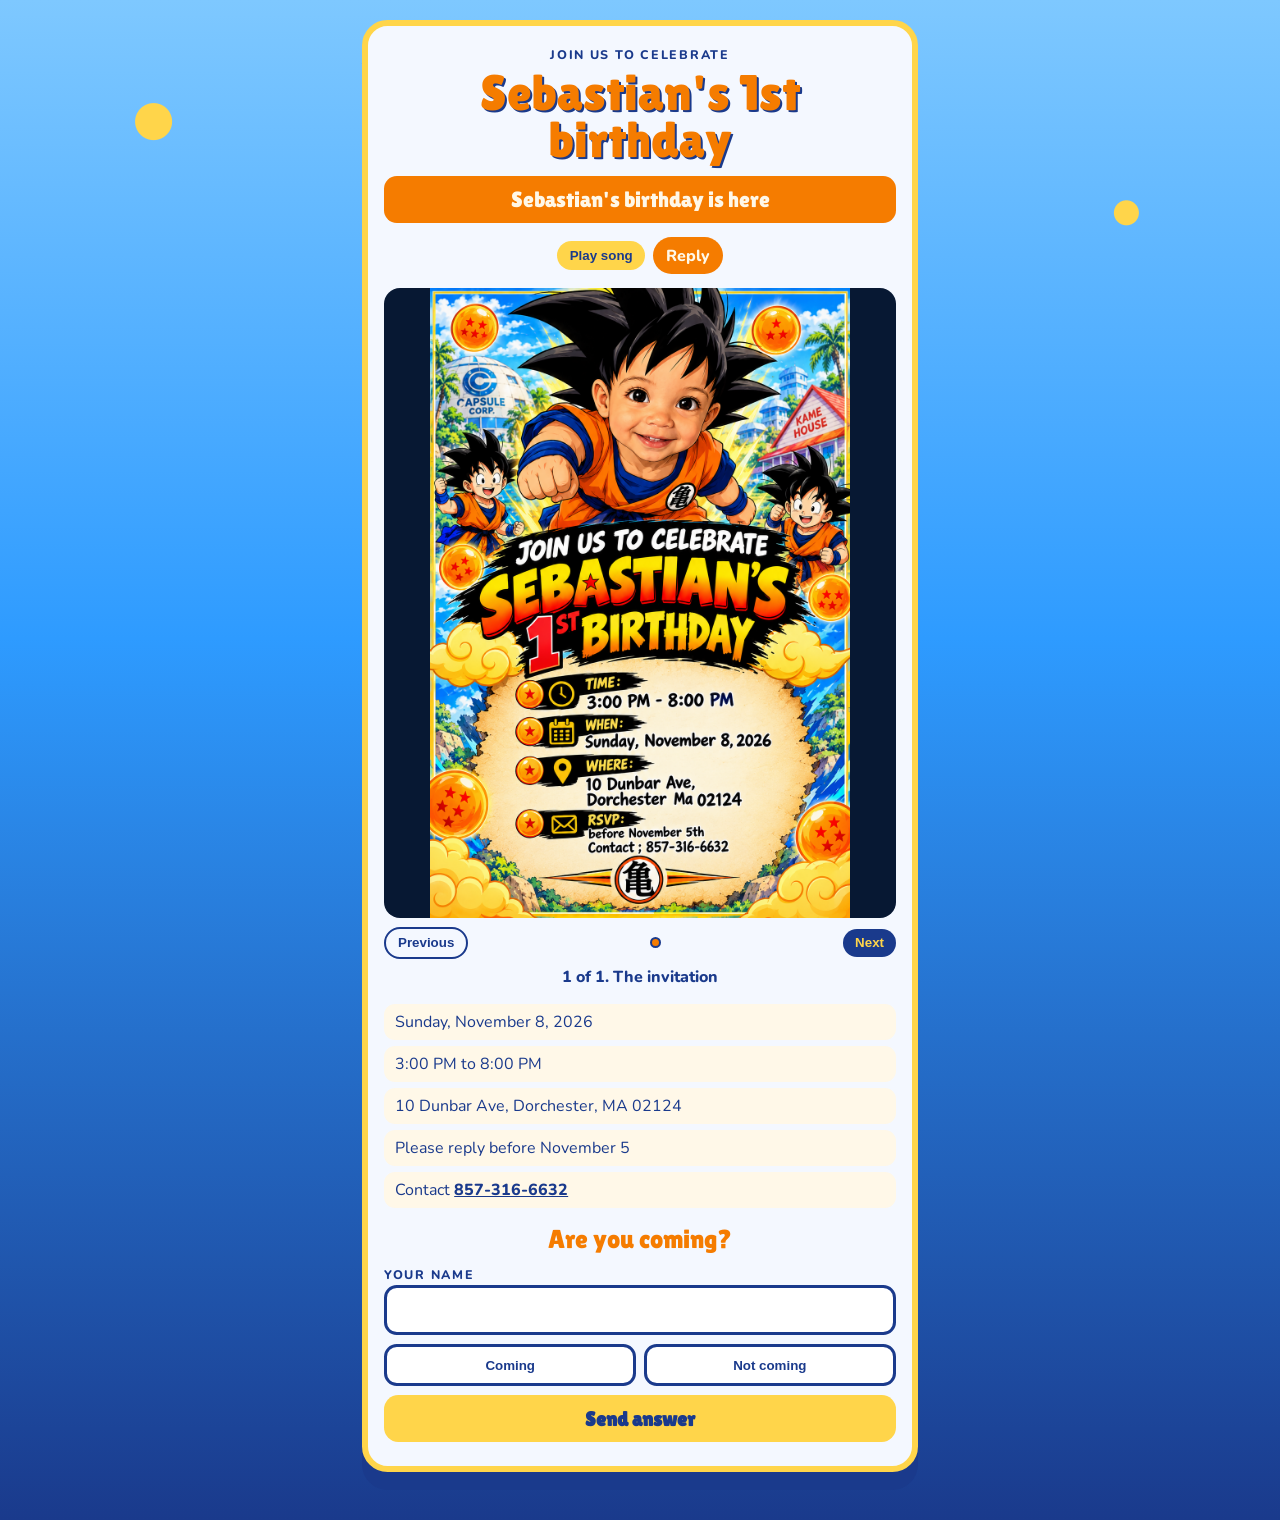
==== index.html @ 1d64e8cd "Add Sebastian's birthday invite." ====
<!DOCTYPE html>
<html lang="en">
  <head>
    <meta charset="utf-8" />
    <meta name="viewport" content="width=device-width, initial-scale=1" />
    <title>Sebastian's 1st Birthday</title>
    <meta
      name="description"
      content="Sunday, November 8, 2026, from 3:00 PM to 8:00 PM at 10 Dunbar Ave, Dorchester, MA."
    />
    <link rel="icon" href="invitation.png" />
    <link rel="stylesheet" href="https://fonts.googleapis.com/css2?family=Lilita+One&family=Nunito:wght@700;800&display=swap" />
    <link rel="stylesheet" href="party.css" />
  </head>
  <body>
    <main class="party">
      <audio id="song" src="dame-hombro.mp3" loop preload="auto"></audio>
      <div class="party-card">
        <p class="party-kicker">Join us to celebrate</p>
        <h1>Sebastian's 1st birthday</h1>
        <div id="countdown" class="party-count" aria-live="polite">
          <div><strong>0</strong><span>Days</span></div>
          <div><strong>0</strong><span>Hours</span></div>
          <div><strong>0</strong><span>Minutes</span></div>
          <div><strong>0</strong><span>Seconds</span></div>
        </div>
        <div class="party-tools">
          <button type="button" class="party-sound" id="sound">Play song</button>
          <a class="party-jump" href="#reply">Reply</a>
        </div>
        <div class="party-show">
          <div class="party-frame">
            <img id="slide" src="invitation.png" alt="The invitation" />
          </div>
          <div class="party-nav">
            <button type="button" class="party-prev" id="prev">Previous</button>
            <div class="party-dots" id="dots"></div>
            <button type="button" class="party-next" id="next">Next</button>
          </div>
          <p class="party-label" id="slide-label">1 of 1. The invitation</p>
        </div>
        <ul class="party-facts">
          <li>Sunday, November 8, 2026</li>
          <li>3:00 PM to 8:00 PM</li>
          <li>10 Dunbar Ave, Dorchester, MA 02124</li>
          <li>Please reply before November 5</li>
          <li>Contact <a href="tel:8573166632">857-316-6632</a></li>
        </ul>
        <form class="party-reply" id="reply">
          <h2>Are you coming?</h2>
          <label class="party-kicker" for="guest-name">Your name</label>
          <input id="guest-name" class="party-name" name="name" autocomplete="name" maxlength="60" required />
          <div class="party-choices">
            <button type="button" class="party-yes" id="yes" aria-pressed="false">Coming</button>
            <button type="button" class="party-no" id="no" aria-pressed="false">Not coming</button>
          </div>
          <p class="party-error" id="error" hidden></p>
          <button type="submit" class="party-send" id="send">Send answer</button>
        </form>
      </div>
    </main>
    <script src="store.js"></script>
    <script src="invite.js"></script>
  </body>
</html>
---- party.css ----
body {
  margin: 0;
  min-height: 100dvh;
  background:
    radial-gradient(circle at 12% 8%, #ffd54a 0 18px, transparent 19px),
    radial-gradient(circle at 88% 14%, #ffd54a 0 12px, transparent 13px),
    linear-gradient(180deg, #7ec8ff 0%, #2e9bff 42%, #1a3a8c 100%);
  color: #1a3a8c;
  font-family: Nunito, "Trebuchet MS", sans-serif;
}

.party {
  padding: 1.25rem 1rem 3rem;
}

.party-card,
.family-card {
  max-width: 32rem;
  margin: 0 auto;
  background: #f4f8ff;
  border: 6px solid #ffd54a;
  border-radius: 1.6rem;
  box-shadow: 0 18px 0 #1a3a8c;
  padding: 1.25rem 1rem 1.5rem;
}

.party-kicker {
  margin: 0;
  text-align: center;
  letter-spacing: 0.14em;
  text-transform: uppercase;
  font-weight: 800;
  font-size: 0.78rem;
}

h1 {
  margin: 0.35rem 0 0.8rem;
  text-align: center;
  font-family: "Lilita One", "Arial Black", sans-serif;
  font-size: clamp(2rem, 8vw, 3.1rem);
  font-weight: 400;
  line-height: 0.95;
  color: #f57c00;
  text-shadow: 2px 2px 0 #1a3a8c;
}

.party-count {
  display: grid;
  grid-template-columns: repeat(4, 1fr);
  gap: 0.45rem;
  margin: 0 0 0.9rem;
}

.party-count div {
  background: #1a3a8c;
  color: #ffd54a;
  border-radius: 0.8rem;
  text-align: center;
  padding: 0.45rem 0.2rem 0.35rem;
}

.party-count strong {
  display: block;
  font-family: "Lilita One", "Arial Black", sans-serif;
  font-size: 1.55rem;
  font-weight: 400;
  line-height: 1;
}

.party-count span {
  font-size: 0.68rem;
  letter-spacing: 0.06em;
  text-transform: uppercase;
}

.party-here {
  margin: 0 0 0.9rem;
  text-align: center;
  background: #f57c00;
  color: #fff8e8;
  border-radius: 0.8rem;
  padding: 0.7rem;
  font-family: "Lilita One", "Arial Black", sans-serif;
  font-size: 1.35rem;
}

.party-tools,
.party-nav {
  display: flex;
  align-items: center;
  justify-content: center;
  gap: 0.5rem;
}

.party-tools {
  margin-bottom: 0.9rem;
}

.party-sound,
.party-jump,
.party-prev,
.party-next,
.party-yes,
.party-no,
.party-send {
  font-weight: 800;
  cursor: pointer;
}

.party-sound,
.party-jump {
  border: 0;
  text-decoration: none;
  border-radius: 999px;
  padding: 0.45rem 0.8rem;
}

.party-sound {
  background: #ffd54a;
  color: #1a3a8c;
}

.party-jump {
  background: #f57c00;
  color: #fff8e8;
}

.party-frame {
  background: #1a3a8c;
  border-radius: 1rem;
  overflow: hidden;
  min-height: 16rem;
}

.party-frame img,
.party-frame video {
  width: 100%;
  height: auto;
  display: block;
  max-height: 70dvh;
  object-fit: contain;
  background: #071833;
}

.party-nav {
  justify-content: space-between;
  margin-top: 0.55rem;
}

.party-prev,
.party-next {
  border-radius: 999px;
  padding: 0.4rem 0.75rem;
}

.party-prev {
  background: #f4f8ff;
  color: #1a3a8c;
  border: 2px solid #1a3a8c;
}

.party-next {
  background: #1a3a8c;
  color: #ffd54a;
  border: 0;
}

.party-dots {
  display: flex;
  gap: 0.35rem;
  flex-wrap: wrap;
  justify-content: center;
}

.party-dot {
  width: 0.7rem;
  height: 0.7rem;
  border-radius: 999px;
  border: 2px solid #1a3a8c;
  background: transparent;
  padding: 0;
  cursor: pointer;
}

.party-dot[aria-current="true"] {
  background: #f57c00;
}

.party-label {
  margin: 0.45rem 0 0;
  text-align: center;
  font-weight: 800;
}

.party-facts {
  margin: 1rem 0 0;
  padding: 0;
  list-style: none;
  display: grid;
  gap: 0.35rem;
}

.party-facts li {
  background: #fff8e8;
  border-radius: 0.7rem;
  padding: 0.45rem 0.7rem;
}

.party-facts a {
  color: #1a3a8c;
  font-weight: 800;
}

.party-reply {
  margin-top: 1rem;
}

.party-reply h2,
.party-thanks h2,
.family h1 {
  margin: 0 0 0.55rem;
  text-align: center;
  font-family: "Lilita One", "Arial Black", sans-serif;
  font-size: 1.6rem;
  font-weight: 400;
  color: #f57c00;
  text-shadow: none;
}

.party-name {
  width: 100%;
  box-sizing: border-box;
  border: 3px solid #1a3a8c;
  border-radius: 0.8rem;
  padding: 0.7rem 0.8rem;
  font: inherit;
  font-weight: 800;
  color: #1a3a8c;
  background: white;
}

.party-choices {
  display: grid;
  grid-template-columns: 1fr 1fr;
  gap: 0.45rem;
  margin: 0.55rem 0;
}

.party-yes,
.party-no {
  border: 3px solid #1a3a8c;
  border-radius: 0.8rem;
  padding: 0.65rem 0.4rem;
  background: white;
  color: #1a3a8c;
}

.party-yes[aria-pressed="true"] {
  background: #f57c00;
  color: white;
  border-color: #f57c00;
}

.party-no[aria-pressed="true"] {
  background: #1a3a8c;
  color: #ffd54a;
}

.party-send {
  width: 100%;
  border: 0;
  border-radius: 0.9rem;
  padding: 0.8rem;
  background: #ffd54a;
  color: #1a3a8c;
  font-family: "Lilita One", "Arial Black", sans-serif;
  font-size: 1.25rem;
}

.party-send:disabled {
  cursor: wait;
  opacity: 0.7;
}

.party-error {
  color: #9a1b1b;
  font-weight: 800;
  text-align: center;
}

.party-thanks {
  text-align: center;
  background: #fff8e8;
  border-radius: 0.9rem;
  padding: 1rem;
}

.family {
  min-height: 100dvh;
  background: #1a3a8c;
  color: #f4f8ff;
  padding: 1.5rem 1rem 3rem;
}

.family-card {
  max-width: 36rem;
  background: #16357a;
  color: #f4f8ff;
  box-shadow: none;
}

.family-count {
  font-size: 3rem;
  line-height: 1;
  margin: 0.2rem 0 0.2rem;
  text-align: center;
  font-family: "Lilita One", "Arial Black", sans-serif;
  color: #f57c00;
}

.family p {
  text-align: center;
}

.family-totals {
  display: flex;
  gap: 0.6rem;
  justify-content: center;
  margin: 1rem 0;
}

.family-totals div {
  background: #f4f8ff;
  color: #1a3a8c;
  border-radius: 0.8rem;
  padding: 0.6rem 0.8rem;
  min-width: 6rem;
  text-align: center;
}

.family-totals strong {
  display: block;
  font-size: 1.4rem;
}

.family ul {
  list-style: none;
  padding: 0;
  margin: 0;
  display: grid;
  gap: 0.4rem;
}

.family li {
  background: #f4f8ff;
  color: #1a3a8c;
  border-radius: 0.7rem;
  padding: 0.55rem 0.7rem;
  display: flex;
  justify-content: space-between;
  gap: 0.6rem;
}

.family time {
  color: #3d5ea8;
  font-size: 0.85rem;
}
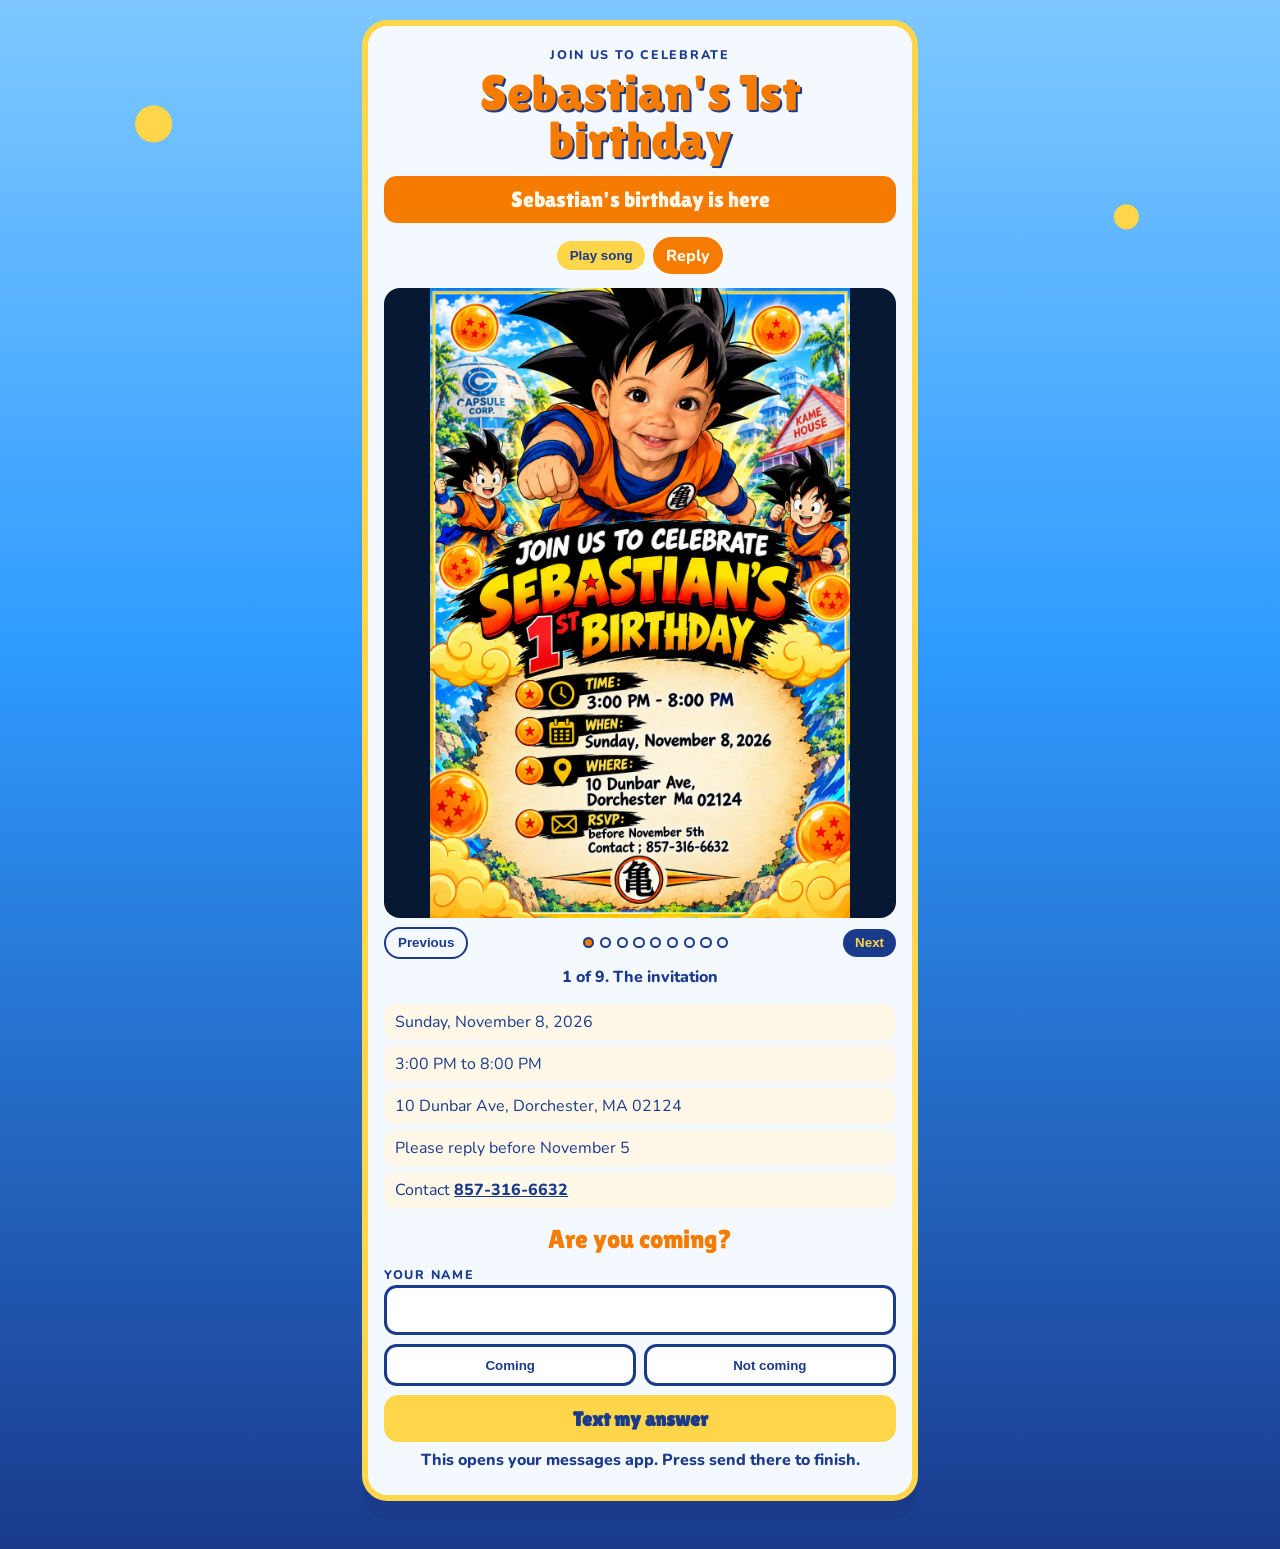
==== commit 727b074b: "Send RSVP replies by text instead of the exposed gist token" ====
--- a/index.html
+++ b/index.html
@@ -55,11 +55,11 @@
             <button type="button" class="party-no" id="no" aria-pressed="false">Not coming</button>
           </div>
           <p class="party-error" id="error" hidden></p>
-          <button type="submit" class="party-send" id="send">Send answer</button>
+          <button type="submit" class="party-send" id="send">Text my answer</button>
+          <p class="party-label" id="hint" aria-live="polite">This opens your messages app. Press send there to finish.</p>
         </form>
       </div>
     </main>
-    <script src="store.js"></script>
     <script src="invite.js"></script>
   </body>
 </html>
--- a/party.css
+++ b/party.css
@@ -65,6 +65,41 @@
   font-size: 1.55rem;
   font-weight: 400;
   line-height: 1;
+  animation: party-dance 1.2s ease-in-out infinite;
+}
+
+.party-count div:nth-child(2) strong {
+  animation-delay: 0.15s;
+}
+
+.party-count div:nth-child(3) strong {
+  animation-delay: 0.3s;
+}
+
+.party-count div:nth-child(4) strong {
+  animation-delay: 0.45s;
+}
+
+@keyframes party-dance {
+  0%,
+  100% {
+    transform: translateY(0) rotate(0deg);
+  }
+  25% {
+    transform: translateY(-4px) rotate(-6deg);
+  }
+  50% {
+    transform: translateY(0) rotate(0deg);
+  }
+  75% {
+    transform: translateY(-3px) rotate(6deg);
+  }
+}
+
+@media (prefers-reduced-motion: reduce) {
+  .party-count strong {
+    animation: none;
+  }
 }
 
 .party-count span {
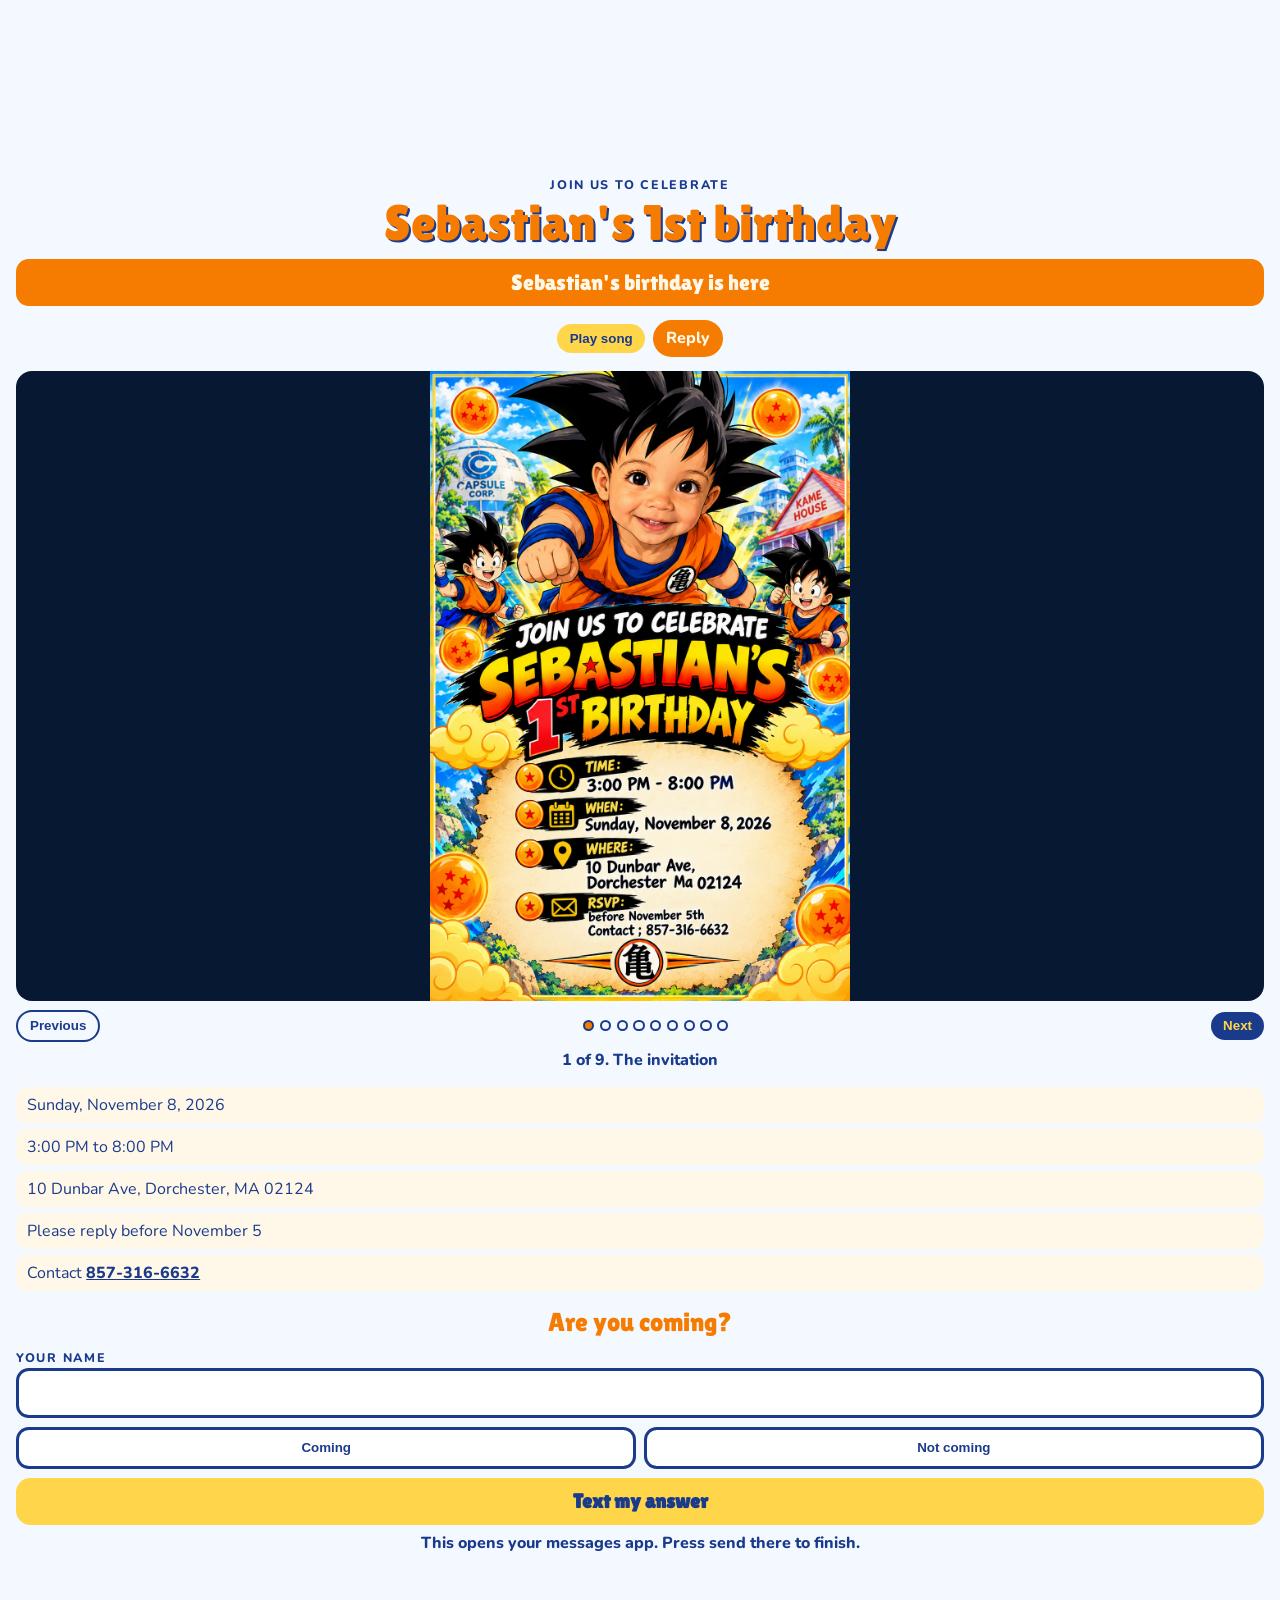
==== commit 921cff57: "Add the dancing video as a muted background" ====
--- a/index.html
+++ b/index.html
@@ -13,6 +13,7 @@
     <link rel="stylesheet" href="party.css" />
   </head>
   <body>
+    <video class="party-bg" src="https://d8j0ntlcm91z4.cloudfront.net/user_3JhaR4fkVKze581mjxQaVD2SvPu/hf_20261023_161032_abf4502e-50dc-4ae5-b4f7-9776e66ede6a.mp4" autoplay muted loop playsinline aria-hidden="true"></video>
     <main class="party">
       <audio id="song" src="dame-hombro.mp3" loop preload="auto"></audio>
       <div class="party-card">
--- a/party.css
+++ b/party.css
@@ -1,27 +1,15 @@
 body {
   margin: 0;
   min-height: 100dvh;
-  background:
-    radial-gradient(circle at 12% 8%, #ffd54a 0 18px, transparent 19px),
-    radial-gradient(circle at 88% 14%, #ffd54a 0 12px, transparent 13px),
-    linear-gradient(180deg, #7ec8ff 0%, #2e9bff 42%, #1a3a8c 100%);
+  background: #f4f8ff;
   color: #1a3a8c;
   font-family: Nunito, "Trebuchet MS", sans-serif;
 }
 
-.party {
+.party-card {
+  min-height: 100dvh;
+  box-sizing: border-box;
   padding: 1.25rem 1rem 3rem;
-}
-
-.party-card,
-.family-card {
-  max-width: 32rem;
-  margin: 0 auto;
-  background: #f4f8ff;
-  border: 6px solid #ffd54a;
-  border-radius: 1.6rem;
-  box-shadow: 0 18px 0 #1a3a8c;
-  padding: 1.25rem 1rem 1.5rem;
 }
 
 .party-kicker {
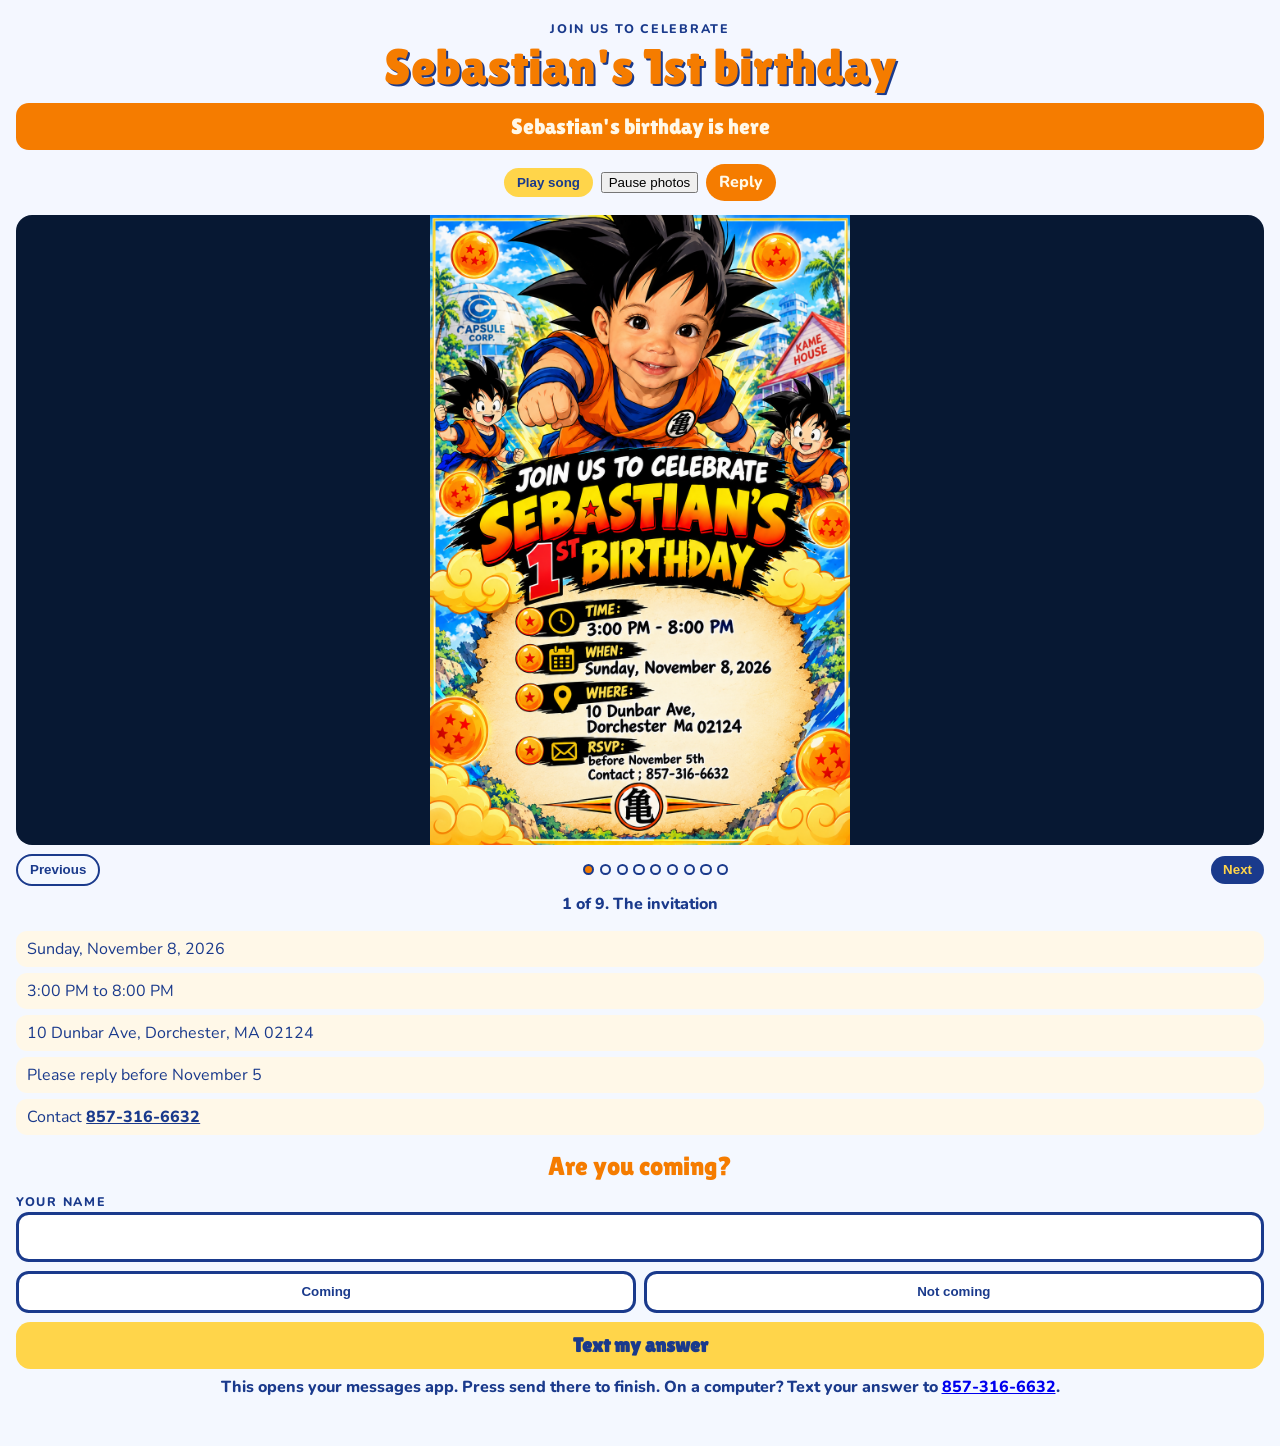
==== commit e0cb2cdc: "Audit fixes: hide from search, pause photos, computer RSVP hint Updated the event description and ad" ====
--- a/index.html
+++ b/index.html
@@ -4,9 +4,10 @@
     <meta charset="utf-8" />
     <meta name="viewport" content="width=device-width, initial-scale=1" />
     <title>Sebastian's 1st Birthday</title>
+    <meta name="robots" content="noindex, nofollow" />
     <meta
       name="description"
-      content="Sunday, November 8, 2026, from 3:00 PM to 8:00 PM at 10 Dunbar Ave, Dorchester, MA."
+      content="Sebastian's 1st birthday party: Sunday, November 8, 2026, from 3:00 PM to 8:00 PM."
     />
     <link rel="icon" href="invitation.png" />
     <link rel="stylesheet" href="https://fonts.googleapis.com/css2?family=Lilita+One&family=Nunito:wght@700;800&display=swap" />
@@ -27,6 +28,7 @@
         </div>
         <div class="party-tools">
           <button type="button" class="party-sound" id="sound">Play song</button>
+          <button type="button" class="party-pause" id="pause" aria-pressed="false">Pause photos</button>
           <a class="party-jump" href="#reply">Reply</a>
         </div>
         <div class="party-show">
@@ -57,7 +59,7 @@
           </div>
           <p class="party-error" id="error" hidden></p>
           <button type="submit" class="party-send" id="send">Text my answer</button>
-          <p class="party-label" id="hint" aria-live="polite">This opens your messages app. Press send there to finish.</p>
+          <p class="party-label" id="hint" aria-live="polite">This opens your messages app. Press send there to finish. On a computer? Text your answer to <a href="tel:8573166632">857-316-6632</a>.</p>
         </form>
       </div>
     </main>
--- a/party.css
+++ b/party.css
@@ -4,6 +4,23 @@
   background: #f4f8ff;
   color: #1a3a8c;
   font-family: Nunito, "Trebuchet MS", sans-serif;
+}
+
+.party-bg {
+  position: fixed;
+  inset: 0;
+  width: 100%;
+  height: 100%;
+  object-fit: cover;
+  z-index: -2;
+}
+
+body::before {
+  content: "";
+  position: fixed;
+  inset: 0;
+  background: rgba(244, 248, 255, 0.55);
+  z-index: -1;
 }
 
 .party-card {
